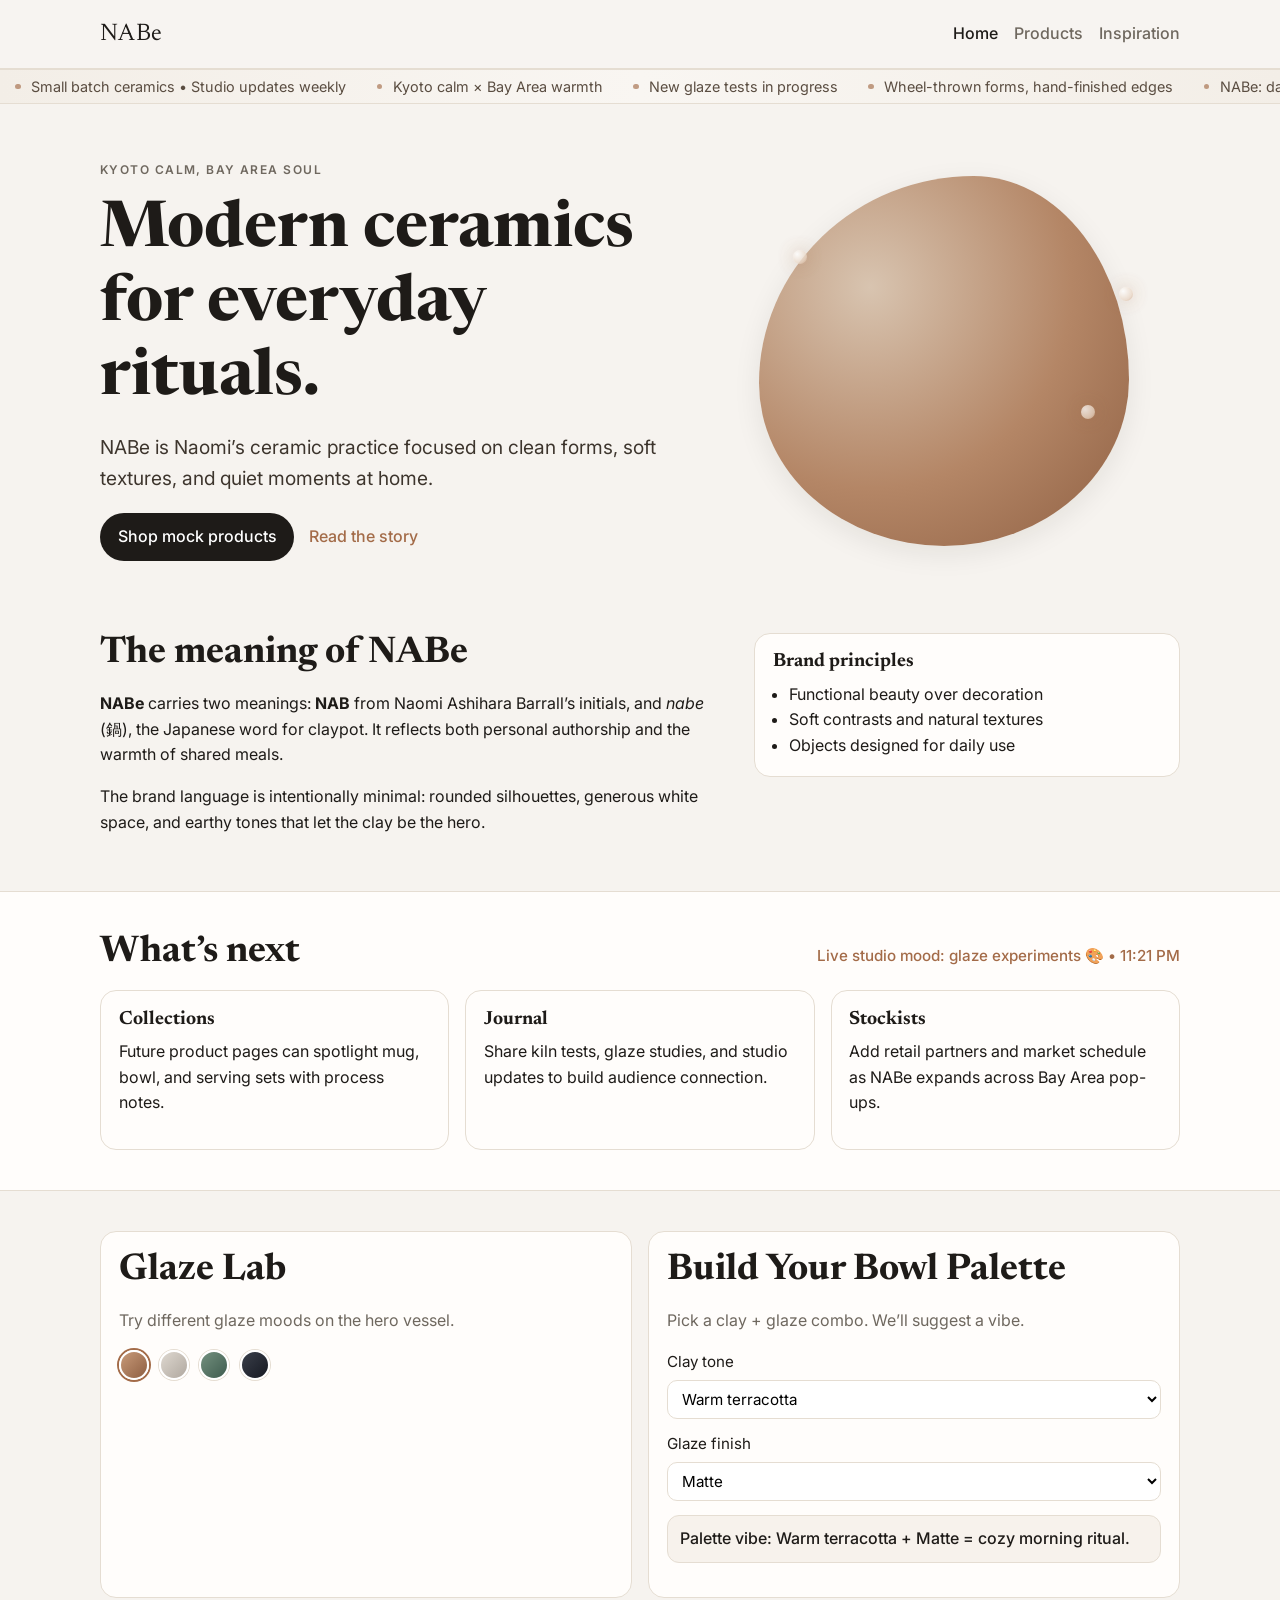
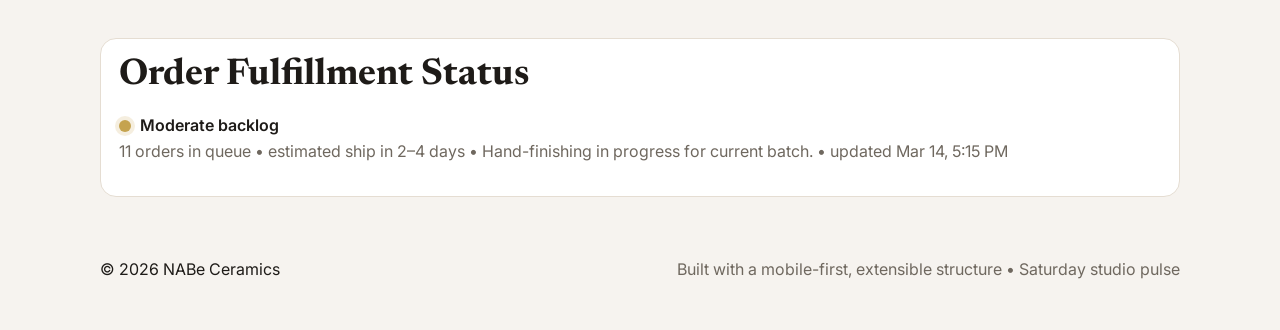
==== index.html @ 7c9ab11e "Add polished mock products page and navigation links" ====
<!doctype html>
<html lang="en">
  <head>
    <meta charset="UTF-8" />
    <meta name="viewport" content="width=device-width, initial-scale=1.0" />
    <title>NABe Ceramics — Kyoto-inspired modern ceramics</title>
    <meta
      name="description"
      content="NABe Ceramics creates calm, tactile tableware inspired by Japanese minimalism and Bay Area warmth."
    />
    <link rel="preconnect" href="https://fonts.googleapis.com" />
    <link rel="preconnect" href="https://fonts.gstatic.com" crossorigin />
    <link
      href="https://fonts.googleapis.com/css2?family=Inter:wght@300;400;500;600&family=Newsreader:opsz,wght@6..72,300;6..72,400;6..72,500&display=swap"
      rel="stylesheet"
    />
    <link rel="stylesheet" href="./styles.css" />
  </head>
  <body>
    <header class="site-header">
      <div class="container nav-wrap">
        <a href="./index.html" class="logo">NABe</a>
        <nav>
          <ul class="nav-links">
            <li><a href="./index.html" aria-current="page">Home</a></li>
            <li><a href="./products.html">Products</a></li>
            <li><a href="./inspiration.html">Inspiration</a></li>
          </ul>
        </nav>
      </div>
    </header>

    <main>
      <section class="motion-banner" aria-label="Studio updates">
        <div class="banner-track" id="bannerTrack"></div>
      </section>

      <section class="hero">
        <div class="container hero-grid">
          <div>
            <p class="eyebrow">Kyoto calm, Bay Area soul</p>
            <h1>Modern ceramics for everyday rituals.</h1>
            <p class="lead">
              NABe is Naomi’s ceramic practice focused on clean forms, soft textures, and quiet moments at home.
            </p>
            <div class="hero-cta">
              <a class="btn" href="./products.html">Shop mock products</a>
              <a class="link" href="#story">Read the story</a>
            </div>
          </div>
          <div class="hero-vessel" aria-hidden="true">
            <div class="vessel-shape" id="vesselShape"></div>
            <div class="orbital-spark spark-1"></div>
            <div class="orbital-spark spark-2"></div>
            <div class="orbital-spark spark-3"></div>
          </div>
        </div>
      </section>

      <section class="section" id="story">
        <div class="container split">
          <div>
            <h2>The meaning of NABe</h2>
            <p>
              <strong>NABe</strong> carries two meanings: <strong>NAB</strong> from Naomi Ashihara Barrall’s initials, and <em>nabe</em> (鍋), the Japanese word for claypot.
              It reflects both personal authorship and the warmth of shared meals.
            </p>
            <p>
              The brand language is intentionally minimal: rounded silhouettes, generous white space, and earthy tones that let the clay be the hero.
            </p>
          </div>
          <aside class="card">
            <h3>Brand principles</h3>
            <ul>
              <li>Functional beauty over decoration</li>
              <li>Soft contrasts and natural textures</li>
              <li>Objects designed for daily use</li>
            </ul>
          </aside>
        </div>
      </section>

      <section class="section alt reveal">
        <div class="container">
          <div class="dynamic-head">
            <h2>What’s next</h2>
            <p class="live-note" id="liveNote"></p>
          </div>
          <div class="cards-grid">
            <article class="card reveal">
              <h3>Collections</h3>
              <p>Future product pages can spotlight mug, bowl, and serving sets with process notes.</p>
            </article>
            <article class="card reveal">
              <h3>Journal</h3>
              <p>Share kiln tests, glaze studies, and studio updates to build audience connection.</p>
            </article>
            <article class="card reveal">
              <h3>Stockists</h3>
              <p>Add retail partners and market schedule as NABe expands across Bay Area pop-ups.</p>
            </article>
          </div>
        </div>
      </section>

      <section class="section reveal">
        <div class="container dynamic-grid">
          <article class="card glaze-lab">
            <h2>Glaze Lab</h2>
            <p class="muted">Try different glaze moods on the hero vessel.</p>
            <div class="swatches" id="swatches">
              <button class="swatch active" data-glaze="earth" aria-label="Earth glaze"></button>
              <button class="swatch" data-glaze="mist" aria-label="Mist glaze"></button>
              <button class="swatch" data-glaze="forest" aria-label="Forest glaze"></button>
              <button class="swatch" data-glaze="night" aria-label="Night glaze"></button>
            </div>
          </article>

          <article class="card palette-builder">
            <h2>Build Your Bowl Palette</h2>
            <p class="muted">Pick a clay + glaze combo. We’ll suggest a vibe.</p>
            <div class="palette-controls">
              <label>
                Clay tone
                <select id="clayTone">
                  <option value="warm">Warm terracotta</option>
                  <option value="neutral">Neutral stone</option>
                  <option value="dark">Dark iron</option>
                </select>
              </label>
              <label>
                Glaze finish
                <select id="glazeFinish">
                  <option value="matte">Matte</option>
                  <option value="satin">Satin</option>
                  <option value="gloss">Gloss</option>
                </select>
              </label>
            </div>
            <p class="palette-output" id="paletteOutput">Palette vibe: Warm + matte = cozy morning ritual.</p>
          </article>
        </div>
      </section>

      <section class="section order-status-section reveal" aria-live="polite">
        <div class="container">
          <article class="order-status-card">
            <h2>Order Fulfillment Status</h2>
            <div class="status-row">
              <span class="status-dot" id="statusDot"></span>
              <p class="status-text" id="statusText">Checking queue…</p>
            </div>
            <p class="muted" id="statusDetail"></p>
          </article>
        </div>
      </section>
    </main>

    <footer class="site-footer">
      <div class="container footer-wrap">
        <p>© <span id="year"></span> NABe Ceramics</p>
        <p class="muted" id="footerMood">Built with a mobile-first, extensible structure.</p>
      </div>
    </footer>

    <script src="./app.js"></script>
  </body>
</html>
---- styles.css ----
:root {
  --bg: #f6f3ef;
  --paper: #fffdfb;
  --ink: #1e1b18;
  --muted: #6f685f;
  --line: #e5ddd2;
  --accent: #a36b48;
  --radius: 16px;
  --shadow: 0 8px 28px rgba(28, 23, 18, 0.08);
}

* { box-sizing: border-box; }

body {
  margin: 0;
  font-family: Inter, system-ui, -apple-system, sans-serif;
  color: var(--ink);
  background: var(--bg);
  line-height: 1.6;
}

h1, h2, h3 {
  font-family: Newsreader, Georgia, serif;
  line-height: 1.15;
  margin-top: 0;
}

h1 { font-size: clamp(2rem, 6vw, 4rem); margin-bottom: 1rem; }
h2 { font-size: clamp(1.6rem, 4vw, 2.3rem); margin-bottom: 1rem; }
h3 { font-size: 1.2rem; margin-bottom: 0.5rem; }

p { margin: 0 0 1rem; }
a { color: inherit; }

.container { width: min(1080px, calc(100% - 2rem)); margin-inline: auto; }

.site-header {
  position: sticky;
  top: 0;
  z-index: 10;
  background: color-mix(in srgb, var(--bg) 90%, white 10%);
  backdrop-filter: blur(6px);
  border-bottom: 1px solid var(--line);
}

.nav-wrap {
  display: flex;
  align-items: center;
  justify-content: space-between;
  min-height: 68px;
}

.logo {
  font-family: Newsreader, serif;
  text-decoration: none;
  font-size: 1.5rem;
  letter-spacing: 0.02em;
}

.nav-links {
  display: flex;
  list-style: none;
  gap: 1rem;
  padding: 0;
  margin: 0;
}

.nav-links a {
  text-decoration: none;
  color: var(--muted);
  font-weight: 500;
}

.nav-links a[aria-current="page"] { color: var(--ink); }

.motion-banner {
  overflow: hidden;
  border-top: 1px solid var(--line);
  border-bottom: 1px solid var(--line);
  background: linear-gradient(90deg, #f3eee7 0%, #f9f6f2 50%, #f3eee7 100%);
}

.banner-track {
  display: flex;
  width: max-content;
  will-change: transform;
  animation: marquee 26s linear infinite;
}

.banner-item {
  display: flex;
  align-items: center;
  gap: 0.65rem;
  margin: 0;
  padding: 0.5rem 0.95rem;
  line-height: 1.2;
  color: #5a4d41;
  font-size: 0.9rem;
  white-space: nowrap;
}

.banner-dot {
  width: 0.35rem;
  height: 0.35rem;
  border-radius: 50%;
  background: var(--accent);
  display: inline-block;
  opacity: 0.65;
}

@keyframes marquee {
  from { transform: translateX(0); }
  to { transform: translateX(-50%); }
}

.hero { padding: 3.5rem 0 2rem; }
.hero-grid {
  display: grid;
  gap: 2rem;
  align-items: center;
}

.eyebrow {
  text-transform: uppercase;
  letter-spacing: 0.12em;
  font-size: 0.75rem;
  font-weight: 600;
  color: var(--muted);
}

.lead {
  font-size: clamp(1.06rem, 2.3vw, 1.2rem);
  color: #3d352d;
  max-width: 58ch;
}

.hero-cta { display: flex; flex-wrap: wrap; gap: 0.9rem; margin-top: 1.2rem; }

.btn {
  display: inline-block;
  text-decoration: none;
  background: var(--ink);
  color: white;
  border-radius: 999px;
  padding: 0.7rem 1.1rem;
  font-weight: 500;
}

.link { color: var(--accent); text-decoration: none; font-weight: 500; align-self: center; }

.hero-vessel {
  min-height: 240px;
  display: grid;
  place-items: center;
  position: relative;
  isolation: isolate;
}

.vessel-shape {
  width: min(78vw, 370px);
  aspect-ratio: 1 / 1;
  border-radius: 58% 42% 50% 50% / 56% 55% 45% 44%;
  background: radial-gradient(circle at 30% 30%, #d8c4b0, #b48666 55%, #8e5f42 100%);
  box-shadow: var(--shadow);
  transition: transform 220ms ease-out;
}

.orbital-spark {
  position: absolute;
  width: 14px;
  height: 14px;
  border-radius: 50%;
  background: radial-gradient(circle at 30% 30%, #fff, #e9d6c5 65%, #c59a7a);
  box-shadow: 0 0 18px rgba(163, 107, 72, 0.45);
  opacity: 0.75;
}

.spark-1 { top: 20%; left: 18%; animation: orbitA 7s ease-in-out infinite; }
.spark-2 { top: 62%; right: 18%; animation: orbitB 9s ease-in-out infinite; }
.spark-3 { top: 30%; right: 10%; animation: orbitC 8s ease-in-out infinite; }

@keyframes orbitA {
  0%, 100% { transform: translate(0, 0) scale(1); }
  50% { transform: translate(14px, -10px) scale(1.18); }
}
@keyframes orbitB {
  0%, 100% { transform: translate(0, 0) scale(1); }
  50% { transform: translate(-16px, 12px) scale(0.9); }
}
@keyframes orbitC {
  0%, 100% { transform: translate(0, 0) scale(1); }
  50% { transform: translate(-6px, -14px) scale(1.12); }
}

.section { padding: 2.5rem 0; }
.section.alt { background: var(--paper); border-top: 1px solid var(--line); border-bottom: 1px solid var(--line); }

.dynamic-head {
  display: flex;
  justify-content: space-between;
  align-items: baseline;
  gap: 1rem;
  flex-wrap: wrap;
}

.live-note {
  margin: 0 0 0.5rem;
  color: var(--accent);
  font-weight: 500;
  font-size: 0.95rem;
}

.split { display: grid; gap: 1rem; }

.card {
  background: var(--paper);
  border: 1px solid var(--line);
  border-radius: var(--radius);
  padding: 1.1rem;
}

.card ul { margin: 0.5rem 0 0; padding-left: 1rem; }
.cards-grid { display: grid; gap: 1rem; }
.list-grid .card h3 a { text-decoration: none; }
.list-grid .card p { margin: 0; color: #4d463f; }

.products-grid {
  display: grid;
  gap: 1rem;
  margin-top: 1.2rem;
}

.product-card {
  background: var(--paper);
  border: 1px solid var(--line);
  border-radius: 16px;
  overflow: hidden;
  box-shadow: 0 6px 18px rgba(28, 23, 18, 0.05);
}

.product-visual {
  height: 170px;
  border-bottom: 1px solid var(--line);
}

.glaze-earth { background: radial-gradient(circle at 28% 32%, #dec8b8, #b78868 56%, #8e5f42 100%); }
.glaze-mist { background: radial-gradient(circle at 28% 32%, #f0ece8, #c9c0b7 56%, #9f958b 100%); }
.glaze-forest { background: radial-gradient(circle at 28% 32%, #c3d3c8, #73907e 56%, #3f5c4f 100%); }
.glaze-night { background: radial-gradient(circle at 28% 32%, #9ca2b2, #505869 56%, #171b24 100%); }

.product-meta {
  padding: 0.95rem 1rem 1rem;
}

.product-meta h2 {
  font-size: 1.35rem;
  margin-bottom: 0.5rem;
}

.product-copy {
  margin: 0;
  color: #4e463e;
}

.product-row {
  margin-top: 0.9rem;
  display: flex;
  justify-content: space-between;
  align-items: center;
  gap: 0.6rem;
}

.product-price {
  font-weight: 700;
  letter-spacing: 0.01em;
}

.product-tag {
  border: 1px solid var(--line);
  background: #f8f3ed;
  border-radius: 999px;
  font-size: 0.78rem;
  padding: 0.22rem 0.55rem;
  color: #5d5248;
}

.dynamic-grid {
  display: grid;
  gap: 1rem;
}

.swatches {
  display: flex;
  gap: 0.65rem;
  margin-top: 0.75rem;
}

.swatch {
  width: 30px;
  height: 30px;
  border-radius: 50%;
  border: 2px solid #fff;
  box-shadow: 0 0 0 1px var(--line);
  cursor: pointer;
}

.swatch.active {
  box-shadow: 0 0 0 2px var(--accent);
}

.swatch[data-glaze='earth'] { background: linear-gradient(135deg, #c89a79, #8e5f42); }
.swatch[data-glaze='mist'] { background: linear-gradient(135deg, #ded8d0, #b0a89f); }
.swatch[data-glaze='forest'] { background: linear-gradient(135deg, #73907e, #3f5c4f); }
.swatch[data-glaze='night'] { background: linear-gradient(135deg, #3a3f4a, #161922); }

.palette-controls {
  display: grid;
  gap: 0.8rem;
}

.palette-controls label {
  display: grid;
  gap: 0.35rem;
  font-size: 0.95rem;
}

.palette-controls select {
  padding: 0.5rem 0.65rem;
  border: 1px solid var(--line);
  border-radius: 10px;
  background: #fff;
  font: inherit;
}

.palette-output {
  margin-top: 0.9rem;
  padding: 0.65rem 0.8rem;
  border-radius: 12px;
  background: #f7f2ec;
  border: 1px solid var(--line);
  font-weight: 500;
}

.order-status-section {
  padding-top: 0;
}

.order-status-card {
  background: #fff;
  border: 1px solid var(--line);
  border-radius: 16px;
  padding: 1rem 1.1rem;
}

.status-row {
  display: flex;
  align-items: center;
  gap: 0.6rem;
}

.status-dot {
  width: 12px;
  height: 12px;
  border-radius: 50%;
  background: #6aa67d;
  box-shadow: 0 0 0 4px rgba(106, 166, 125, 0.18);
}

.status-dot.yellow {
  background: #c5a34f;
  box-shadow: 0 0 0 4px rgba(197, 163, 79, 0.18);
}

.status-dot.red {
  background: #be5b54;
  box-shadow: 0 0 0 4px rgba(190, 91, 84, 0.18);
}

.status-text {
  margin: 0;
  font-weight: 600;
}

.reveal {
  opacity: 0;
  transform: translateY(16px);
  transition: opacity 500ms ease, transform 500ms ease;
}

.reveal.in-view {
  opacity: 1;
  transform: translateY(0);
}

.site-footer { padding: 1.2rem 0 2rem; }
.footer-wrap { display: flex; justify-content: space-between; gap: 1rem; flex-wrap: wrap; }
.muted { color: var(--muted); }

@media (prefers-reduced-motion: reduce) {
  .banner-track,
  .orbital-spark { animation: none !important; }

  .reveal,
  .reveal.in-view {
    opacity: 1;
    transform: none;
    transition: none;
  }
}

@media (min-width: 760px) {
  .hero-grid { grid-template-columns: 1.1fr 0.9fr; }
  .split { grid-template-columns: 1.2fr 0.8fr; align-items: start; }
  .cards-grid { grid-template-columns: repeat(3, minmax(0, 1fr)); }
  .dynamic-grid { grid-template-columns: repeat(2, minmax(0, 1fr)); }
  .list-grid { grid-template-columns: repeat(2, minmax(0, 1fr)); }
  .products-grid { grid-template-columns: repeat(3, minmax(0, 1fr)); }
}
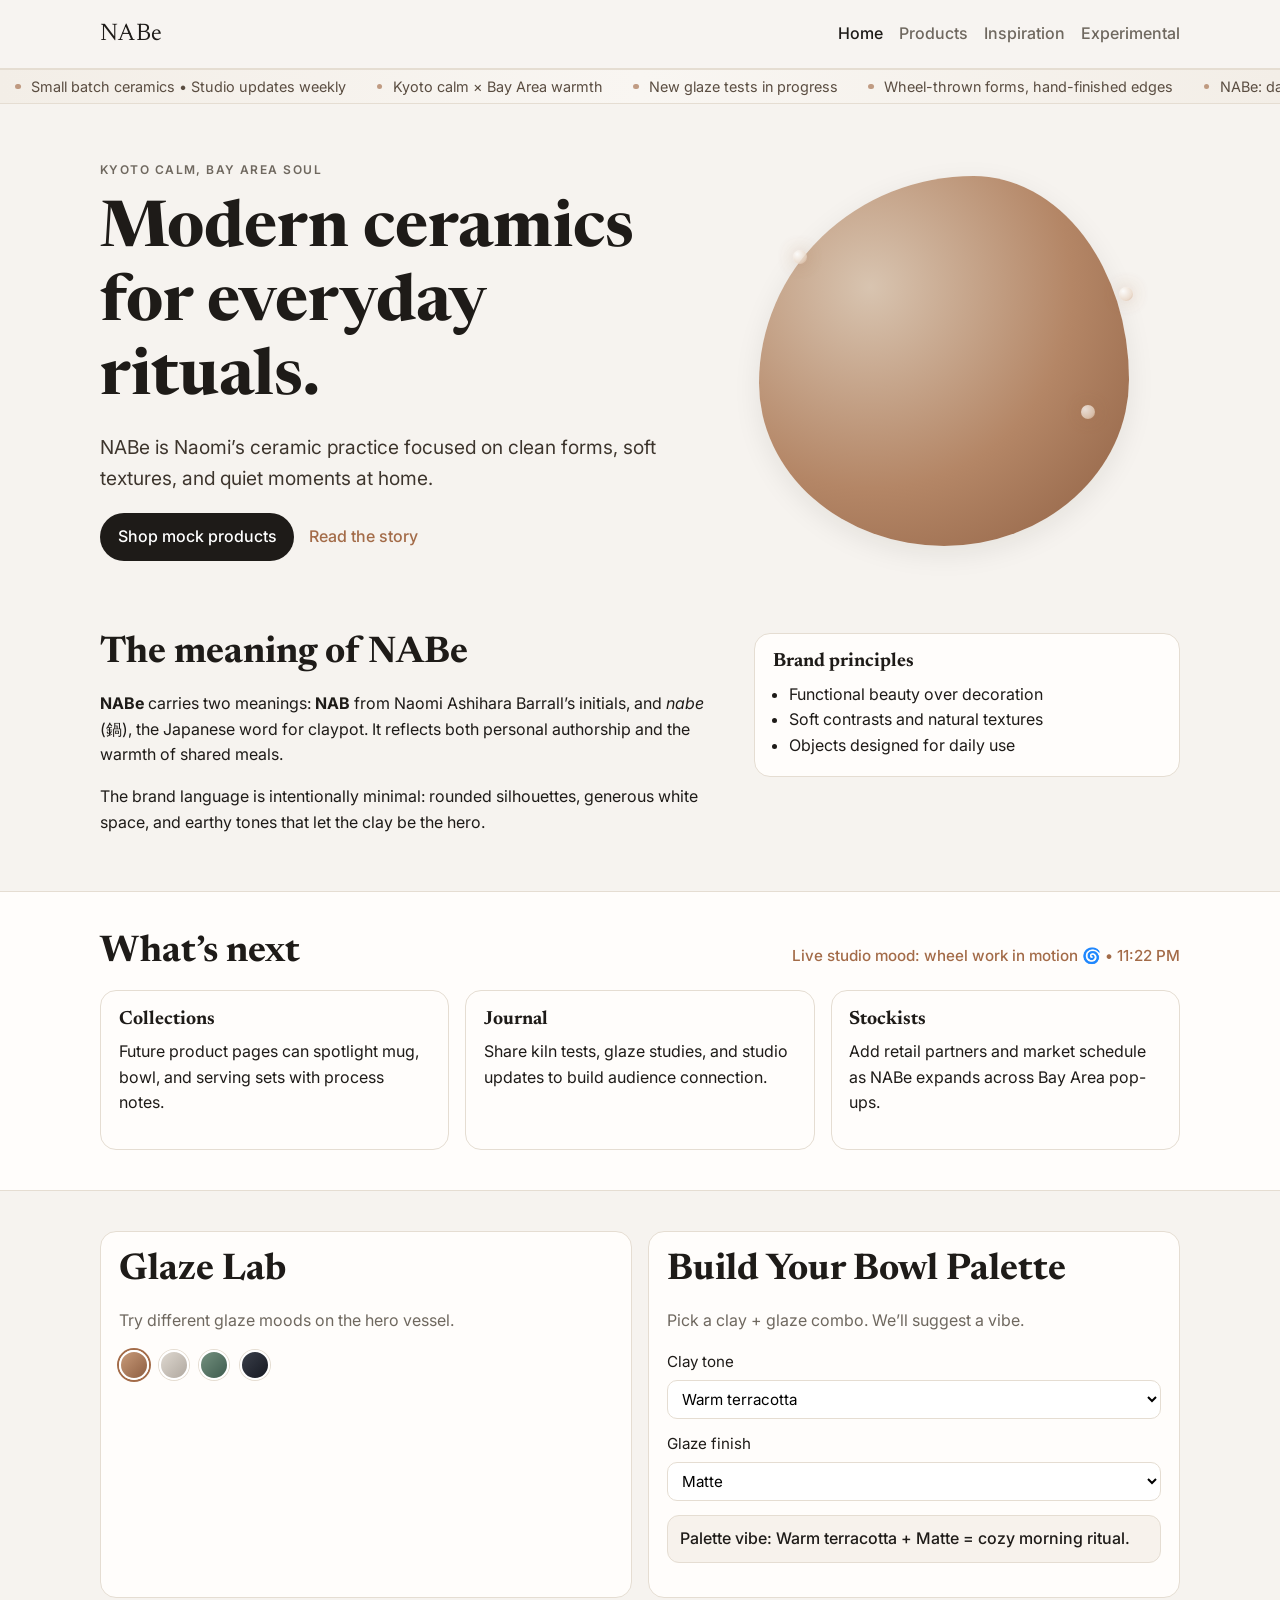
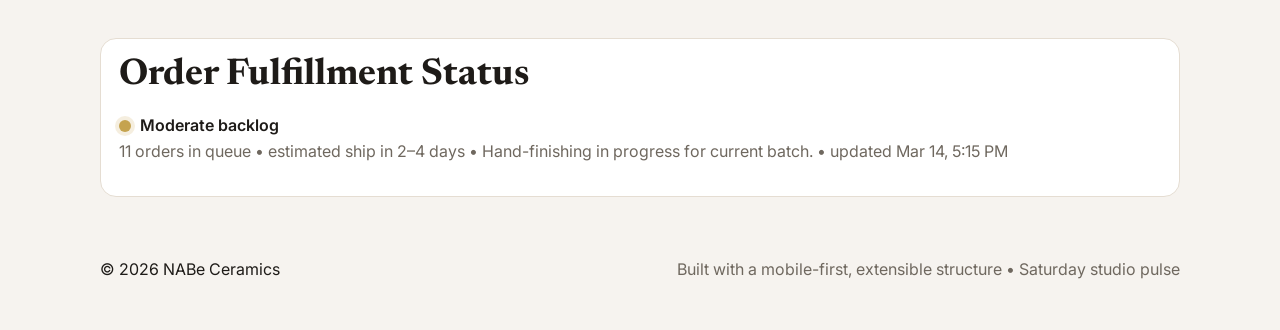
==== commit c1601e34: "Refine product icons and add Japanese-inspired experimental aesthetic page" ====
--- a/index.html
+++ b/index.html
@@ -25,6 +25,7 @@
             <li><a href="./index.html" aria-current="page">Home</a></li>
             <li><a href="./products.html">Products</a></li>
             <li><a href="./inspiration.html">Inspiration</a></li>
+            <li><a href="./experimental.html">Experimental</a></li>
           </ul>
         </nav>
       </div>
--- a/styles.css
+++ b/styles.css
@@ -224,32 +224,110 @@
 .list-grid .card h3 a { text-decoration: none; }
 .list-grid .card p { margin: 0; color: #4d463f; }
 
+.product-toolbar {
+  margin-top: 1rem;
+  display: grid;
+  gap: 0.8rem;
+}
+
+.chip-group {
+  display: flex;
+  flex-wrap: wrap;
+  gap: 0.45rem;
+}
+
+.chip {
+  border: 1px solid var(--line);
+  border-radius: 999px;
+  padding: 0.33rem 0.7rem;
+  background: #fff;
+  color: #5b5046;
+  font: inherit;
+  font-size: 0.86rem;
+  cursor: pointer;
+}
+
+.chip.active {
+  background: #efe3d8;
+  border-color: #d6bca7;
+  color: #3f3328;
+}
+
+.sort-wrap {
+  display: inline-grid;
+  gap: 0.35rem;
+  width: fit-content;
+  font-size: 0.92rem;
+  color: #4f453d;
+}
+
+.sort-wrap select {
+  min-width: 210px;
+  padding: 0.45rem 0.55rem;
+  border: 1px solid var(--line);
+  border-radius: 10px;
+  background: #fff;
+  font: inherit;
+}
+
+.result-count {
+  margin: 0.8rem 0 0;
+  color: #5f554c;
+  font-size: 0.92rem;
+}
+
 .products-grid {
   display: grid;
   gap: 1rem;
-  margin-top: 1.2rem;
+  margin-top: 0.8rem;
+}
+
+.product-card.is-hidden {
+  display: none;
 }
 
 .product-card {
-  background: var(--paper);
-  border: 1px solid var(--line);
-  border-radius: 16px;
-  overflow: hidden;
-  box-shadow: 0 6px 18px rgba(28, 23, 18, 0.05);
-}
-
-.product-visual {
-  height: 170px;
-  border-bottom: 1px solid var(--line);
-}
-
-.glaze-earth { background: radial-gradient(circle at 28% 32%, #dec8b8, #b78868 56%, #8e5f42 100%); }
-.glaze-mist { background: radial-gradient(circle at 28% 32%, #f0ece8, #c9c0b7 56%, #9f958b 100%); }
-.glaze-forest { background: radial-gradient(circle at 28% 32%, #c3d3c8, #73907e 56%, #3f5c4f 100%); }
-.glaze-night { background: radial-gradient(circle at 28% 32%, #9ca2b2, #505869 56%, #171b24 100%); }
+  background: transparent;
+  border: 0;
+  border-radius: 0;
+  overflow: visible;
+  box-shadow: none;
+  transition: transform 180ms ease;
+}
+
+.product-card:hover {
+  transform: translateY(-2px);
+}
+
+.story-link {
+  display: block;
+  text-decoration: none;
+}
+
+.product-photo-wrap {
+  padding: 0;
+}
+
+.product-photo {
+  width: min(100%, 250px);
+  aspect-ratio: 1 / 1;
+  height: auto;
+  object-fit: contain;
+  display: block;
+  margin: 0 auto;
+  filter: drop-shadow(0 18px 18px rgba(39, 31, 24, 0.12));
+}
+
+/* Icon-like object silhouettes (transparent background) */
+.photo-shape-a { transform: rotate(-1.4deg); }
+.photo-shape-b { transform: rotate(1deg); }
+.photo-shape-c { transform: rotate(-0.8deg); }
+.photo-shape-d { transform: rotate(1.2deg); }
+.photo-shape-e { transform: rotate(-1deg); }
+.photo-shape-f { transform: rotate(0.7deg); }
 
 .product-meta {
-  padding: 0.95rem 1rem 1rem;
+  padding: 0.8rem 0.2rem 0.6rem;
 }
 
 .product-meta h2 {
@@ -282,6 +360,42 @@
   font-size: 0.78rem;
   padding: 0.22rem 0.55rem;
   color: #5d5248;
+}
+
+.story-hero {
+  display: grid;
+  gap: 1.2rem;
+  align-items: center;
+}
+
+.story-image {
+  width: min(100%, 360px);
+  aspect-ratio: 1 / 1;
+  max-width: 360px;
+  justify-self: center;
+  height: auto;
+  object-fit: contain;
+  display: block;
+}
+
+.story-copy {
+  max-width: 64ch;
+}
+
+.story-block {
+  margin-top: 1.2rem;
+  background: #fff;
+  border: 1px solid var(--line);
+  border-radius: 16px;
+  padding: 1rem 1.1rem;
+}
+
+.story-kicker {
+  text-transform: uppercase;
+  letter-spacing: 0.09em;
+  font-size: 0.74rem;
+  color: #7f756c;
+  margin-bottom: 0.45rem;
 }
 
 .dynamic-grid {
@@ -392,6 +506,77 @@
   transform: translateY(0);
 }
 
+.exp-canvas {
+  position: relative;
+  overflow: hidden;
+  background: linear-gradient(180deg, #fbfaf8 0%, #f8f6f2 100%);
+}
+
+.exp-layout {
+  position: relative;
+  z-index: 2;
+  min-height: 68vh;
+}
+
+.exp-lead { max-width: 56ch; }
+
+.exp-corner {
+  position: absolute;
+  pointer-events: none;
+  z-index: 1;
+  opacity: 0.8;
+}
+
+.exp-corner-top {
+  top: -90px;
+  right: -80px;
+  width: 420px;
+  height: 420px;
+  border-radius: 0 0 0 65%;
+  background:
+    radial-gradient(circle at 58% 44%, rgba(131, 164, 138, 0.34) 0 24%, transparent 25%),
+    radial-gradient(circle at 70% 54%, rgba(189, 173, 141, 0.22) 0 34%, transparent 35%),
+    repeating-radial-gradient(circle at 76% 64%, rgba(124, 113, 95, 0.11) 0 2px, transparent 2px 13px),
+    linear-gradient(140deg, rgba(246, 242, 235, 0.95), rgba(229, 238, 228, 0.65));
+  filter: blur(0.2px);
+}
+
+.exp-corner-bottom {
+  left: -90px;
+  bottom: -110px;
+  width: 460px;
+  height: 350px;
+  border-radius: 70% 30% 0 0;
+  background:
+    repeating-linear-gradient(12deg, rgba(136, 125, 108, 0.14) 0 1px, transparent 1px 12px),
+    radial-gradient(circle at 35% 45%, rgba(144, 173, 152, 0.23) 0 28%, transparent 29%),
+    linear-gradient(165deg, rgba(243, 239, 233, 0.92), rgba(225, 236, 223, 0.55));
+}
+
+.exp-panel {
+  margin-top: 1.2rem;
+  max-width: 560px;
+  background: rgba(255, 255, 255, 0.74);
+  backdrop-filter: blur(4px);
+  border: 1px solid #e6ddd3;
+  border-radius: 16px;
+  padding: 1rem 1.05rem;
+}
+
+.exp-stones {
+  margin-top: 0.9rem;
+  display: flex;
+  gap: 0.7rem;
+}
+
+.exp-stones span {
+  width: 44px;
+  height: 20px;
+  border-radius: 50% 50% 48% 52%;
+  background: linear-gradient(180deg, #d7d1c7, #b9ada0);
+  opacity: 0.9;
+}
+
 .site-footer { padding: 1.2rem 0 2rem; }
 .footer-wrap { display: flex; justify-content: space-between; gap: 1rem; flex-wrap: wrap; }
 .muted { color: var(--muted); }
@@ -414,5 +599,10 @@
   .cards-grid { grid-template-columns: repeat(3, minmax(0, 1fr)); }
   .dynamic-grid { grid-template-columns: repeat(2, minmax(0, 1fr)); }
   .list-grid { grid-template-columns: repeat(2, minmax(0, 1fr)); }
+  .product-toolbar {
+    grid-template-columns: 1fr auto;
+    align-items: end;
+  }
   .products-grid { grid-template-columns: repeat(3, minmax(0, 1fr)); }
-}
+  .story-hero { grid-template-columns: 1fr 1fr; }
+}
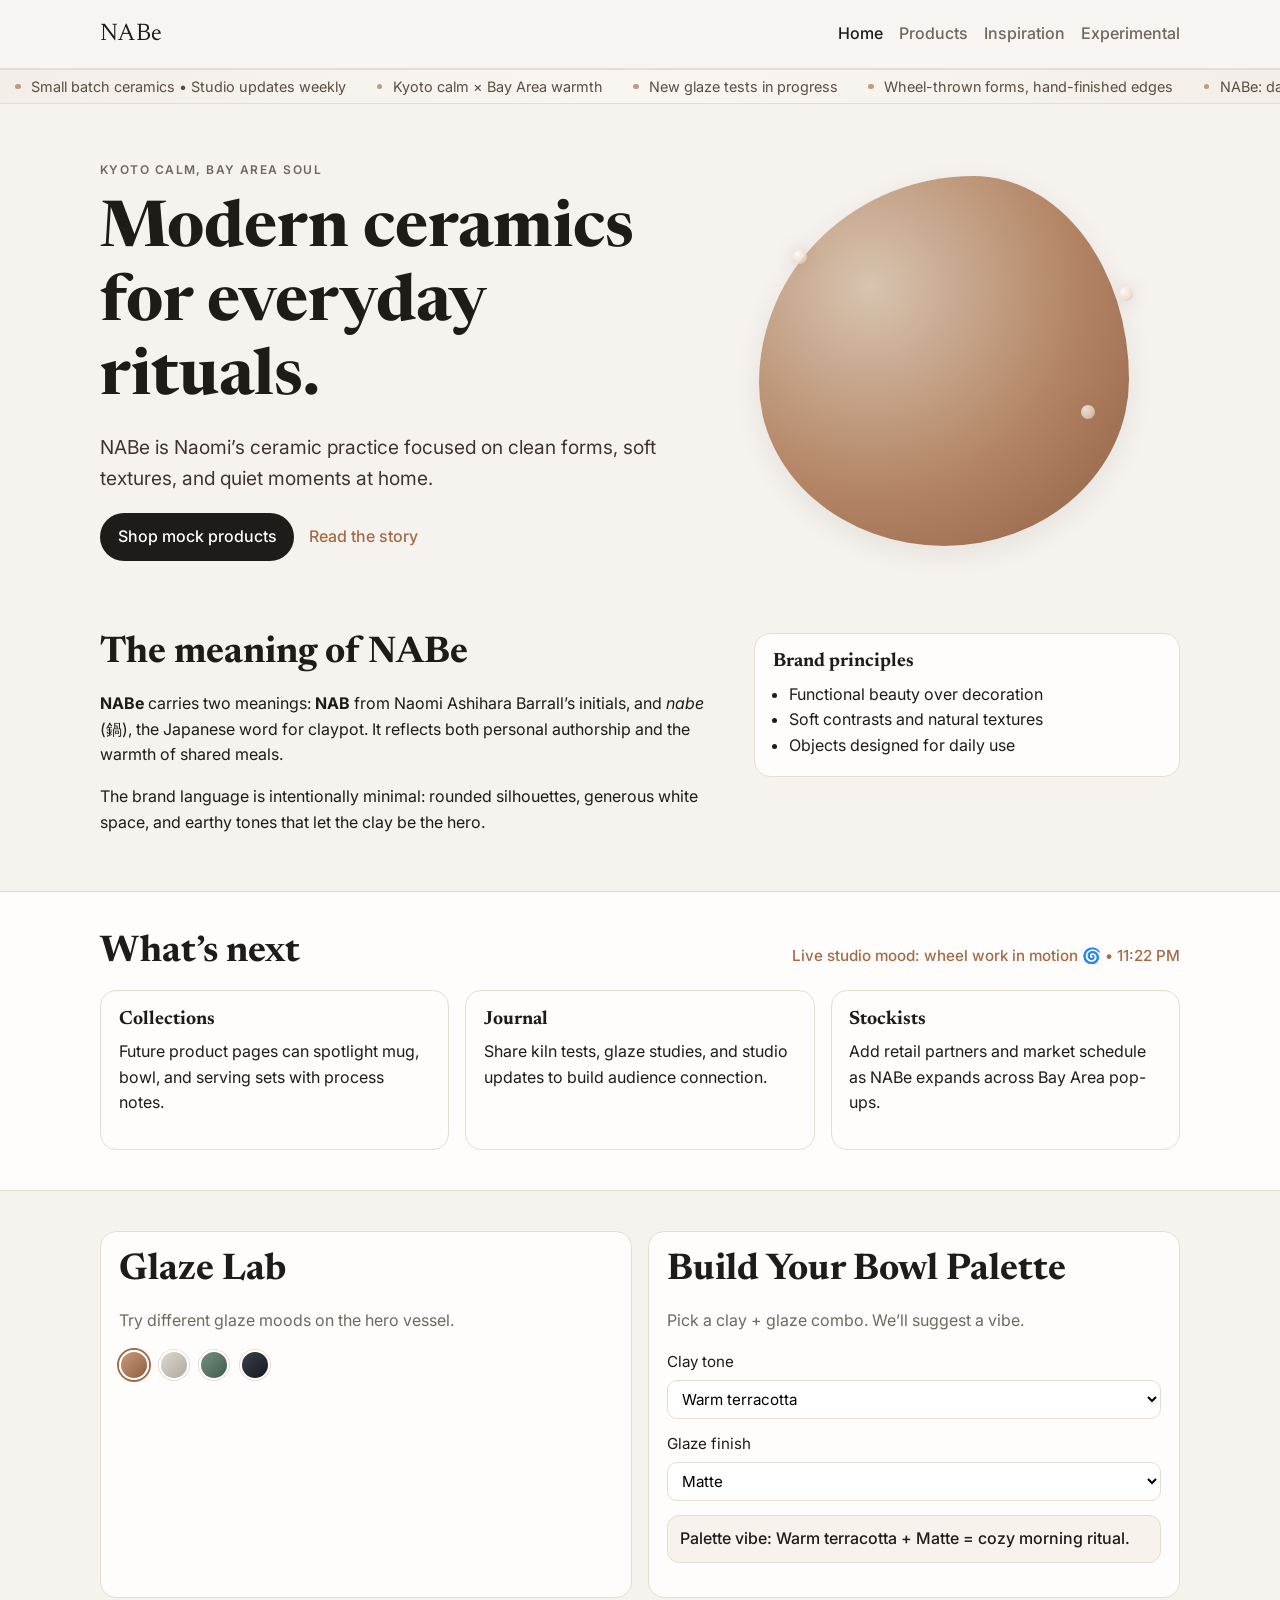
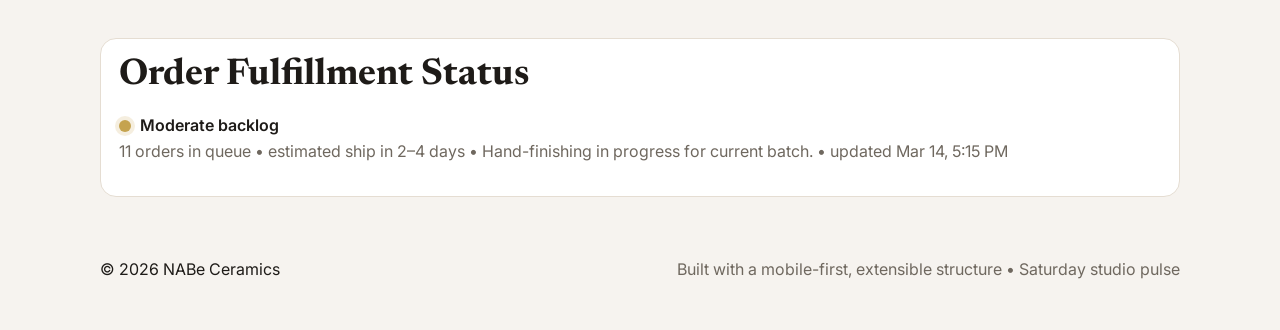
==== commit ffe2f716: "Minor" ====
--- a/index.html
+++ b/index.html
@@ -160,7 +160,7 @@
     <footer class="site-footer">
       <div class="container footer-wrap">
         <p>© <span id="year"></span> NABe Ceramics</p>
-        <p class="muted" id="footerMood">Built with a mobile-first, extensible structure.</p>
+        <p class="muted" id="footerMood">Built with a mobile-first, extensible structure · Updated 2026</p>
       </div>
     </footer>
 
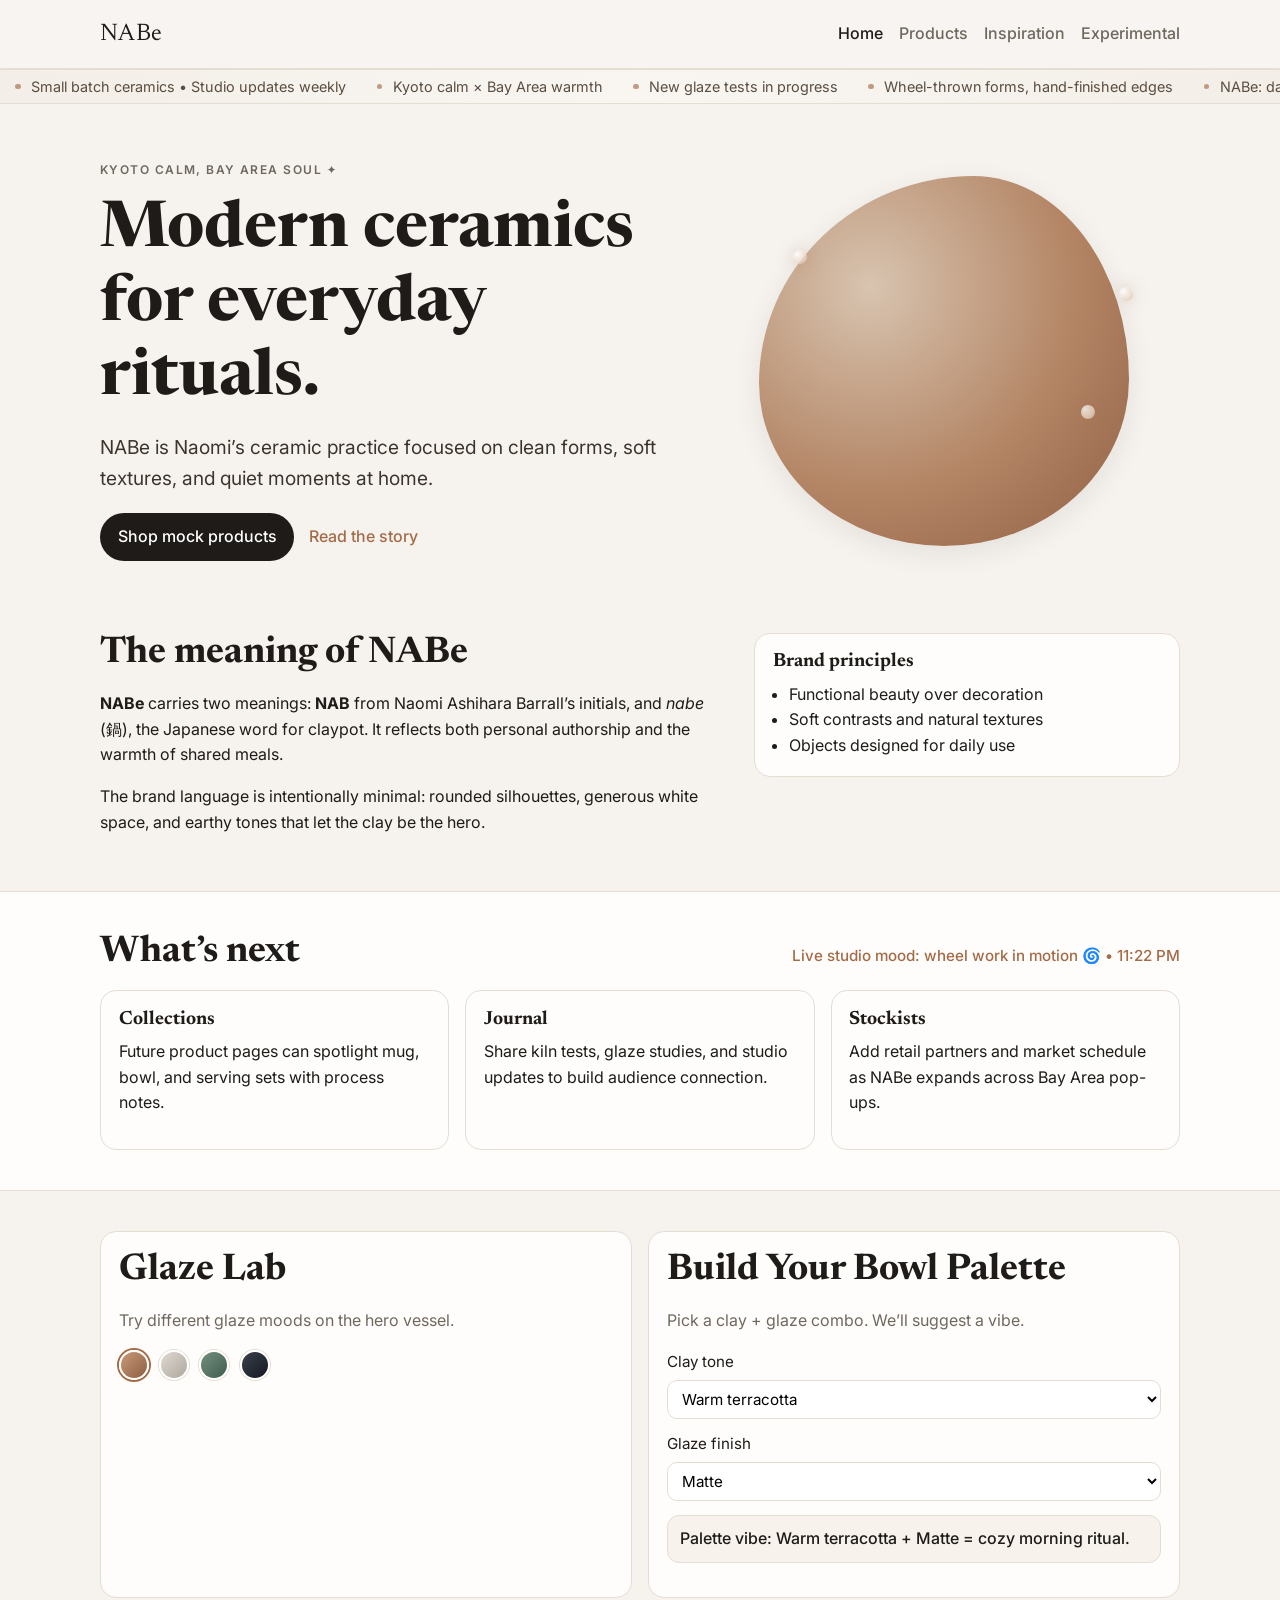
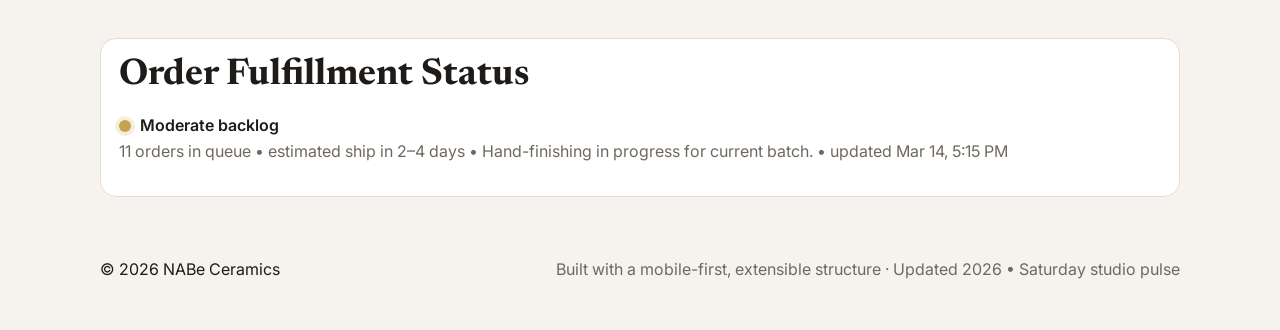
==== commit 14b07e20: "Test deploy: add ✦ to hero eyebrow" ====
--- a/index.html
+++ b/index.html
@@ -1,169 +1,169 @@
-<!doctype html>
-<html lang="en">
-  <head>
-    <meta charset="UTF-8" />
-    <meta name="viewport" content="width=device-width, initial-scale=1.0" />
-    <title>NABe Ceramics — Kyoto-inspired modern ceramics</title>
-    <meta
-      name="description"
-      content="NABe Ceramics creates calm, tactile tableware inspired by Japanese minimalism and Bay Area warmth."
-    />
-    <link rel="preconnect" href="https://fonts.googleapis.com" />
-    <link rel="preconnect" href="https://fonts.gstatic.com" crossorigin />
-    <link
-      href="https://fonts.googleapis.com/css2?family=Inter:wght@300;400;500;600&family=Newsreader:opsz,wght@6..72,300;6..72,400;6..72,500&display=swap"
-      rel="stylesheet"
-    />
-    <link rel="stylesheet" href="./styles.css" />
-  </head>
-  <body>
-    <header class="site-header">
-      <div class="container nav-wrap">
-        <a href="./index.html" class="logo">NABe</a>
-        <nav>
-          <ul class="nav-links">
-            <li><a href="./index.html" aria-current="page">Home</a></li>
-            <li><a href="./products.html">Products</a></li>
-            <li><a href="./inspiration.html">Inspiration</a></li>
-            <li><a href="./experimental.html">Experimental</a></li>
-          </ul>
-        </nav>
-      </div>
-    </header>
-
-    <main>
-      <section class="motion-banner" aria-label="Studio updates">
-        <div class="banner-track" id="bannerTrack"></div>
-      </section>
-
-      <section class="hero">
-        <div class="container hero-grid">
-          <div>
-            <p class="eyebrow">Kyoto calm, Bay Area soul</p>
-            <h1>Modern ceramics for everyday rituals.</h1>
-            <p class="lead">
-              NABe is Naomi’s ceramic practice focused on clean forms, soft textures, and quiet moments at home.
-            </p>
-            <div class="hero-cta">
-              <a class="btn" href="./products.html">Shop mock products</a>
-              <a class="link" href="#story">Read the story</a>
-            </div>
-          </div>
-          <div class="hero-vessel" aria-hidden="true">
-            <div class="vessel-shape" id="vesselShape"></div>
-            <div class="orbital-spark spark-1"></div>
-            <div class="orbital-spark spark-2"></div>
-            <div class="orbital-spark spark-3"></div>
-          </div>
-        </div>
-      </section>
-
-      <section class="section" id="story">
-        <div class="container split">
-          <div>
-            <h2>The meaning of NABe</h2>
-            <p>
-              <strong>NABe</strong> carries two meanings: <strong>NAB</strong> from Naomi Ashihara Barrall’s initials, and <em>nabe</em> (鍋), the Japanese word for claypot.
-              It reflects both personal authorship and the warmth of shared meals.
-            </p>
-            <p>
-              The brand language is intentionally minimal: rounded silhouettes, generous white space, and earthy tones that let the clay be the hero.
-            </p>
-          </div>
-          <aside class="card">
-            <h3>Brand principles</h3>
-            <ul>
-              <li>Functional beauty over decoration</li>
-              <li>Soft contrasts and natural textures</li>
-              <li>Objects designed for daily use</li>
-            </ul>
-          </aside>
-        </div>
-      </section>
-
-      <section class="section alt reveal">
-        <div class="container">
-          <div class="dynamic-head">
-            <h2>What’s next</h2>
-            <p class="live-note" id="liveNote"></p>
-          </div>
-          <div class="cards-grid">
-            <article class="card reveal">
-              <h3>Collections</h3>
-              <p>Future product pages can spotlight mug, bowl, and serving sets with process notes.</p>
-            </article>
-            <article class="card reveal">
-              <h3>Journal</h3>
-              <p>Share kiln tests, glaze studies, and studio updates to build audience connection.</p>
-            </article>
-            <article class="card reveal">
-              <h3>Stockists</h3>
-              <p>Add retail partners and market schedule as NABe expands across Bay Area pop-ups.</p>
-            </article>
-          </div>
-        </div>
-      </section>
-
-      <section class="section reveal">
-        <div class="container dynamic-grid">
-          <article class="card glaze-lab">
-            <h2>Glaze Lab</h2>
-            <p class="muted">Try different glaze moods on the hero vessel.</p>
-            <div class="swatches" id="swatches">
-              <button class="swatch active" data-glaze="earth" aria-label="Earth glaze"></button>
-              <button class="swatch" data-glaze="mist" aria-label="Mist glaze"></button>
-              <button class="swatch" data-glaze="forest" aria-label="Forest glaze"></button>
-              <button class="swatch" data-glaze="night" aria-label="Night glaze"></button>
-            </div>
-          </article>
-
-          <article class="card palette-builder">
-            <h2>Build Your Bowl Palette</h2>
-            <p class="muted">Pick a clay + glaze combo. We’ll suggest a vibe.</p>
-            <div class="palette-controls">
-              <label>
-                Clay tone
-                <select id="clayTone">
-                  <option value="warm">Warm terracotta</option>
-                  <option value="neutral">Neutral stone</option>
-                  <option value="dark">Dark iron</option>
-                </select>
-              </label>
-              <label>
-                Glaze finish
-                <select id="glazeFinish">
-                  <option value="matte">Matte</option>
-                  <option value="satin">Satin</option>
-                  <option value="gloss">Gloss</option>
-                </select>
-              </label>
-            </div>
-            <p class="palette-output" id="paletteOutput">Palette vibe: Warm + matte = cozy morning ritual.</p>
-          </article>
-        </div>
-      </section>
-
-      <section class="section order-status-section reveal" aria-live="polite">
-        <div class="container">
-          <article class="order-status-card">
-            <h2>Order Fulfillment Status</h2>
-            <div class="status-row">
-              <span class="status-dot" id="statusDot"></span>
-              <p class="status-text" id="statusText">Checking queue…</p>
-            </div>
-            <p class="muted" id="statusDetail"></p>
-          </article>
-        </div>
-      </section>
-    </main>
-
-    <footer class="site-footer">
-      <div class="container footer-wrap">
-        <p>© <span id="year"></span> NABe Ceramics</p>
-        <p class="muted" id="footerMood">Built with a mobile-first, extensible structure · Updated 2026</p>
-      </div>
-    </footer>
-
-    <script src="./app.js"></script>
-  </body>
-</html>
+<!doctype html>
+<html lang="en">
+  <head>
+    <meta charset="UTF-8" />
+    <meta name="viewport" content="width=device-width, initial-scale=1.0" />
+    <title>NABe Ceramics — Kyoto-inspired modern ceramics</title>
+    <meta
+      name="description"
+      content="NABe Ceramics creates calm, tactile tableware inspired by Japanese minimalism and Bay Area warmth."
+    />
+    <link rel="preconnect" href="https://fonts.googleapis.com" />
+    <link rel="preconnect" href="https://fonts.gstatic.com" crossorigin />
+    <link
+      href="https://fonts.googleapis.com/css2?family=Inter:wght@300;400;500;600&family=Newsreader:opsz,wght@6..72,300;6..72,400;6..72,500&display=swap"
+      rel="stylesheet"
+    />
+    <link rel="stylesheet" href="./styles.css" />
+  </head>
+  <body>
+    <header class="site-header">
+      <div class="container nav-wrap">
+        <a href="./index.html" class="logo">NABe</a>
+        <nav>
+          <ul class="nav-links">
+            <li><a href="./index.html" aria-current="page">Home</a></li>
+            <li><a href="./products.html">Products</a></li>
+            <li><a href="./inspiration.html">Inspiration</a></li>
+            <li><a href="./experimental.html">Experimental</a></li>
+          </ul>
+        </nav>
+      </div>
+    </header>
+
+    <main>
+      <section class="motion-banner" aria-label="Studio updates">
+        <div class="banner-track" id="bannerTrack"></div>
+      </section>
+
+      <section class="hero">
+        <div class="container hero-grid">
+          <div>
+            <p class="eyebrow">Kyoto calm, Bay Area soul ✦</p>
+            <h1>Modern ceramics for everyday rituals.</h1>
+            <p class="lead">
+              NABe is Naomi’s ceramic practice focused on clean forms, soft textures, and quiet moments at home.
+            </p>
+            <div class="hero-cta">
+              <a class="btn" href="./products.html">Shop mock products</a>
+              <a class="link" href="#story">Read the story</a>
+            </div>
+          </div>
+          <div class="hero-vessel" aria-hidden="true">
+            <div class="vessel-shape" id="vesselShape"></div>
+            <div class="orbital-spark spark-1"></div>
+            <div class="orbital-spark spark-2"></div>
+            <div class="orbital-spark spark-3"></div>
+          </div>
+        </div>
+      </section>
+
+      <section class="section" id="story">
+        <div class="container split">
+          <div>
+            <h2>The meaning of NABe</h2>
+            <p>
+              <strong>NABe</strong> carries two meanings: <strong>NAB</strong> from Naomi Ashihara Barrall’s initials, and <em>nabe</em> (鍋), the Japanese word for claypot.
+              It reflects both personal authorship and the warmth of shared meals.
+            </p>
+            <p>
+              The brand language is intentionally minimal: rounded silhouettes, generous white space, and earthy tones that let the clay be the hero.
+            </p>
+          </div>
+          <aside class="card">
+            <h3>Brand principles</h3>
+            <ul>
+              <li>Functional beauty over decoration</li>
+              <li>Soft contrasts and natural textures</li>
+              <li>Objects designed for daily use</li>
+            </ul>
+          </aside>
+        </div>
+      </section>
+
+      <section class="section alt reveal">
+        <div class="container">
+          <div class="dynamic-head">
+            <h2>What’s next</h2>
+            <p class="live-note" id="liveNote"></p>
+          </div>
+          <div class="cards-grid">
+            <article class="card reveal">
+              <h3>Collections</h3>
+              <p>Future product pages can spotlight mug, bowl, and serving sets with process notes.</p>
+            </article>
+            <article class="card reveal">
+              <h3>Journal</h3>
+              <p>Share kiln tests, glaze studies, and studio updates to build audience connection.</p>
+            </article>
+            <article class="card reveal">
+              <h3>Stockists</h3>
+              <p>Add retail partners and market schedule as NABe expands across Bay Area pop-ups.</p>
+            </article>
+          </div>
+        </div>
+      </section>
+
+      <section class="section reveal">
+        <div class="container dynamic-grid">
+          <article class="card glaze-lab">
+            <h2>Glaze Lab</h2>
+            <p class="muted">Try different glaze moods on the hero vessel.</p>
+            <div class="swatches" id="swatches">
+              <button class="swatch active" data-glaze="earth" aria-label="Earth glaze"></button>
+              <button class="swatch" data-glaze="mist" aria-label="Mist glaze"></button>
+              <button class="swatch" data-glaze="forest" aria-label="Forest glaze"></button>
+              <button class="swatch" data-glaze="night" aria-label="Night glaze"></button>
+            </div>
+          </article>
+
+          <article class="card palette-builder">
+            <h2>Build Your Bowl Palette</h2>
+            <p class="muted">Pick a clay + glaze combo. We’ll suggest a vibe.</p>
+            <div class="palette-controls">
+              <label>
+                Clay tone
+                <select id="clayTone">
+                  <option value="warm">Warm terracotta</option>
+                  <option value="neutral">Neutral stone</option>
+                  <option value="dark">Dark iron</option>
+                </select>
+              </label>
+              <label>
+                Glaze finish
+                <select id="glazeFinish">
+                  <option value="matte">Matte</option>
+                  <option value="satin">Satin</option>
+                  <option value="gloss">Gloss</option>
+                </select>
+              </label>
+            </div>
+            <p class="palette-output" id="paletteOutput">Palette vibe: Warm + matte = cozy morning ritual.</p>
+          </article>
+        </div>
+      </section>
+
+      <section class="section order-status-section reveal" aria-live="polite">
+        <div class="container">
+          <article class="order-status-card">
+            <h2>Order Fulfillment Status</h2>
+            <div class="status-row">
+              <span class="status-dot" id="statusDot"></span>
+              <p class="status-text" id="statusText">Checking queue…</p>
+            </div>
+            <p class="muted" id="statusDetail"></p>
+          </article>
+        </div>
+      </section>
+    </main>
+
+    <footer class="site-footer">
+      <div class="container footer-wrap">
+        <p>© <span id="year"></span> NABe Ceramics</p>
+        <p class="muted" id="footerMood">Built with a mobile-first, extensible structure · Updated 2026</p>
+      </div>
+    </footer>
+
+    <script src="./app.js"></script>
+  </body>
+</html>
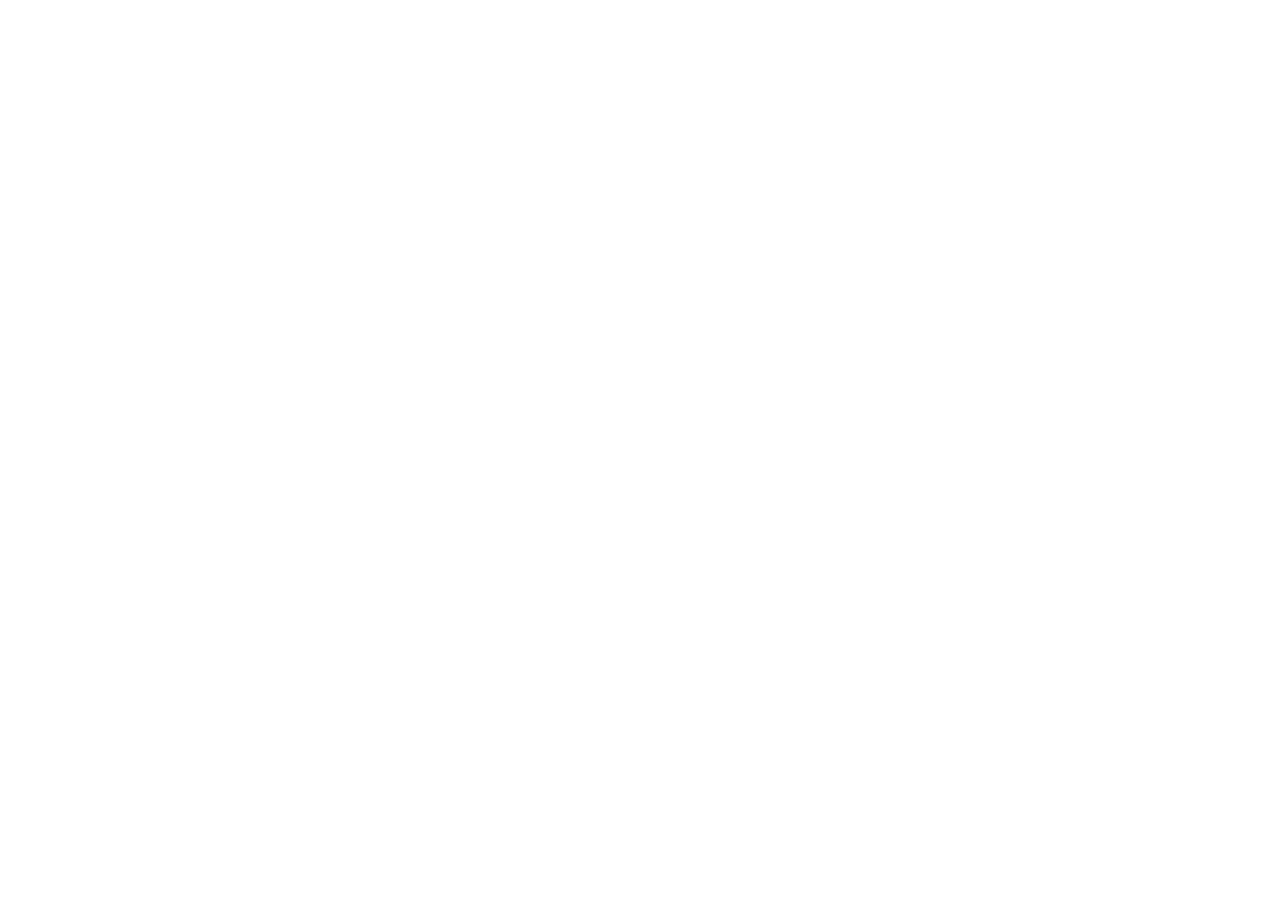
==== commit 28d7052a: "Clean slate — strip everything, blank index.html" ====
--- a/index.html
+++ b/index.html
@@ -1,169 +1,11 @@
-<!doctype html>
-<html lang="en">
-  <head>
-    <meta charset="UTF-8" />
-    <meta name="viewport" content="width=device-width, initial-scale=1.0" />
-    <title>NABe Ceramics — Kyoto-inspired modern ceramics</title>
-    <meta
-      name="description"
-      content="NABe Ceramics creates calm, tactile tableware inspired by Japanese minimalism and Bay Area warmth."
-    />
-    <link rel="preconnect" href="https://fonts.googleapis.com" />
-    <link rel="preconnect" href="https://fonts.gstatic.com" crossorigin />
-    <link
-      href="https://fonts.googleapis.com/css2?family=Inter:wght@300;400;500;600&family=Newsreader:opsz,wght@6..72,300;6..72,400;6..72,500&display=swap"
-      rel="stylesheet"
-    />
-    <link rel="stylesheet" href="./styles.css" />
-  </head>
-  <body>
-    <header class="site-header">
-      <div class="container nav-wrap">
-        <a href="./index.html" class="logo">NABe</a>
-        <nav>
-          <ul class="nav-links">
-            <li><a href="./index.html" aria-current="page">Home</a></li>
-            <li><a href="./products.html">Products</a></li>
-            <li><a href="./inspiration.html">Inspiration</a></li>
-            <li><a href="./experimental.html">Experimental</a></li>
-          </ul>
-        </nav>
-      </div>
-    </header>
-
-    <main>
-      <section class="motion-banner" aria-label="Studio updates">
-        <div class="banner-track" id="bannerTrack"></div>
-      </section>
-
-      <section class="hero">
-        <div class="container hero-grid">
-          <div>
-            <p class="eyebrow">Kyoto calm, Bay Area soul ✦</p>
-            <h1>Modern ceramics for everyday rituals.</h1>
-            <p class="lead">
-              NABe is Naomi’s ceramic practice focused on clean forms, soft textures, and quiet moments at home.
-            </p>
-            <div class="hero-cta">
-              <a class="btn" href="./products.html">Shop mock products</a>
-              <a class="link" href="#story">Read the story</a>
-            </div>
-          </div>
-          <div class="hero-vessel" aria-hidden="true">
-            <div class="vessel-shape" id="vesselShape"></div>
-            <div class="orbital-spark spark-1"></div>
-            <div class="orbital-spark spark-2"></div>
-            <div class="orbital-spark spark-3"></div>
-          </div>
-        </div>
-      </section>
-
-      <section class="section" id="story">
-        <div class="container split">
-          <div>
-            <h2>The meaning of NABe</h2>
-            <p>
-              <strong>NABe</strong> carries two meanings: <strong>NAB</strong> from Naomi Ashihara Barrall’s initials, and <em>nabe</em> (鍋), the Japanese word for claypot.
-              It reflects both personal authorship and the warmth of shared meals.
-            </p>
-            <p>
-              The brand language is intentionally minimal: rounded silhouettes, generous white space, and earthy tones that let the clay be the hero.
-            </p>
-          </div>
-          <aside class="card">
-            <h3>Brand principles</h3>
-            <ul>
-              <li>Functional beauty over decoration</li>
-              <li>Soft contrasts and natural textures</li>
-              <li>Objects designed for daily use</li>
-            </ul>
-          </aside>
-        </div>
-      </section>
-
-      <section class="section alt reveal">
-        <div class="container">
-          <div class="dynamic-head">
-            <h2>What’s next</h2>
-            <p class="live-note" id="liveNote"></p>
-          </div>
-          <div class="cards-grid">
-            <article class="card reveal">
-              <h3>Collections</h3>
-              <p>Future product pages can spotlight mug, bowl, and serving sets with process notes.</p>
-            </article>
-            <article class="card reveal">
-              <h3>Journal</h3>
-              <p>Share kiln tests, glaze studies, and studio updates to build audience connection.</p>
-            </article>
-            <article class="card reveal">
-              <h3>Stockists</h3>
-              <p>Add retail partners and market schedule as NABe expands across Bay Area pop-ups.</p>
-            </article>
-          </div>
-        </div>
-      </section>
-
-      <section class="section reveal">
-        <div class="container dynamic-grid">
-          <article class="card glaze-lab">
-            <h2>Glaze Lab</h2>
-            <p class="muted">Try different glaze moods on the hero vessel.</p>
-            <div class="swatches" id="swatches">
-              <button class="swatch active" data-glaze="earth" aria-label="Earth glaze"></button>
-              <button class="swatch" data-glaze="mist" aria-label="Mist glaze"></button>
-              <button class="swatch" data-glaze="forest" aria-label="Forest glaze"></button>
-              <button class="swatch" data-glaze="night" aria-label="Night glaze"></button>
-            </div>
-          </article>
-
-          <article class="card palette-builder">
-            <h2>Build Your Bowl Palette</h2>
-            <p class="muted">Pick a clay + glaze combo. We’ll suggest a vibe.</p>
-            <div class="palette-controls">
-              <label>
-                Clay tone
-                <select id="clayTone">
-                  <option value="warm">Warm terracotta</option>
-                  <option value="neutral">Neutral stone</option>
-                  <option value="dark">Dark iron</option>
-                </select>
-              </label>
-              <label>
-                Glaze finish
-                <select id="glazeFinish">
-                  <option value="matte">Matte</option>
-                  <option value="satin">Satin</option>
-                  <option value="gloss">Gloss</option>
-                </select>
-              </label>
-            </div>
-            <p class="palette-output" id="paletteOutput">Palette vibe: Warm + matte = cozy morning ritual.</p>
-          </article>
-        </div>
-      </section>
-
-      <section class="section order-status-section reveal" aria-live="polite">
-        <div class="container">
-          <article class="order-status-card">
-            <h2>Order Fulfillment Status</h2>
-            <div class="status-row">
-              <span class="status-dot" id="statusDot"></span>
-              <p class="status-text" id="statusText">Checking queue…</p>
-            </div>
-            <p class="muted" id="statusDetail"></p>
-          </article>
-        </div>
-      </section>
-    </main>
-
-    <footer class="site-footer">
-      <div class="container footer-wrap">
-        <p>© <span id="year"></span> NABe Ceramics</p>
-        <p class="muted" id="footerMood">Built with a mobile-first, extensible structure · Updated 2026</p>
-      </div>
-    </footer>
-
-    <script src="./app.js"></script>
-  </body>
-</html>
+<!DOCTYPE html>
+<html lang="en">
+<head>
+  <meta charset="UTF-8">
+  <meta name="viewport" content="width=device-width, initial-scale=1.0">
+  <title>NABe Studios</title>
+</head>
+<body>
+
+</body>
+</html>
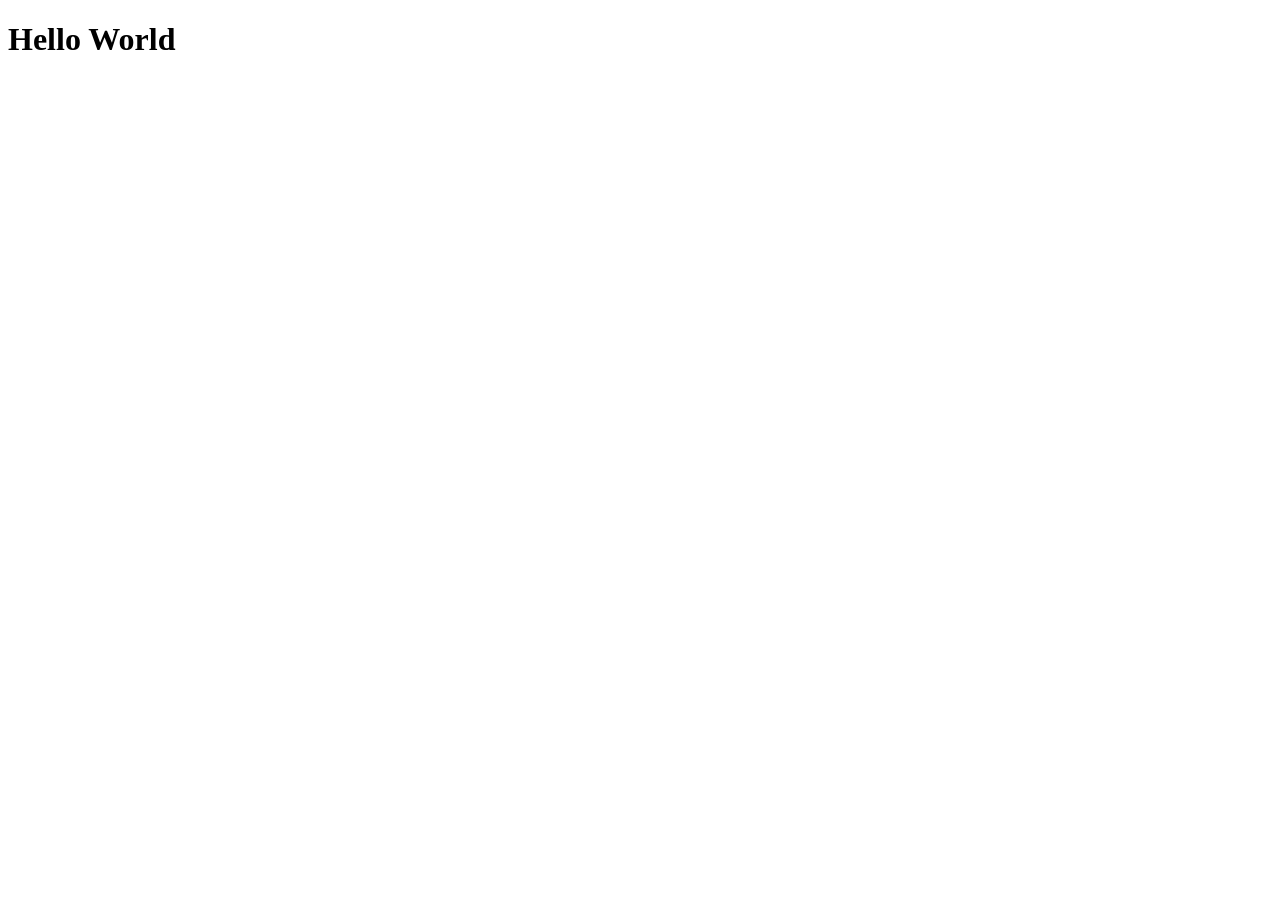
==== commit 1aa8e591: "Add hello world" ====
--- a/index.html
+++ b/index.html
@@ -6,6 +6,7 @@
   <title>NABe Studios</title>
 </head>
 <body>
+  <h1>Hello World</h1>
 
 </body>
 </html>
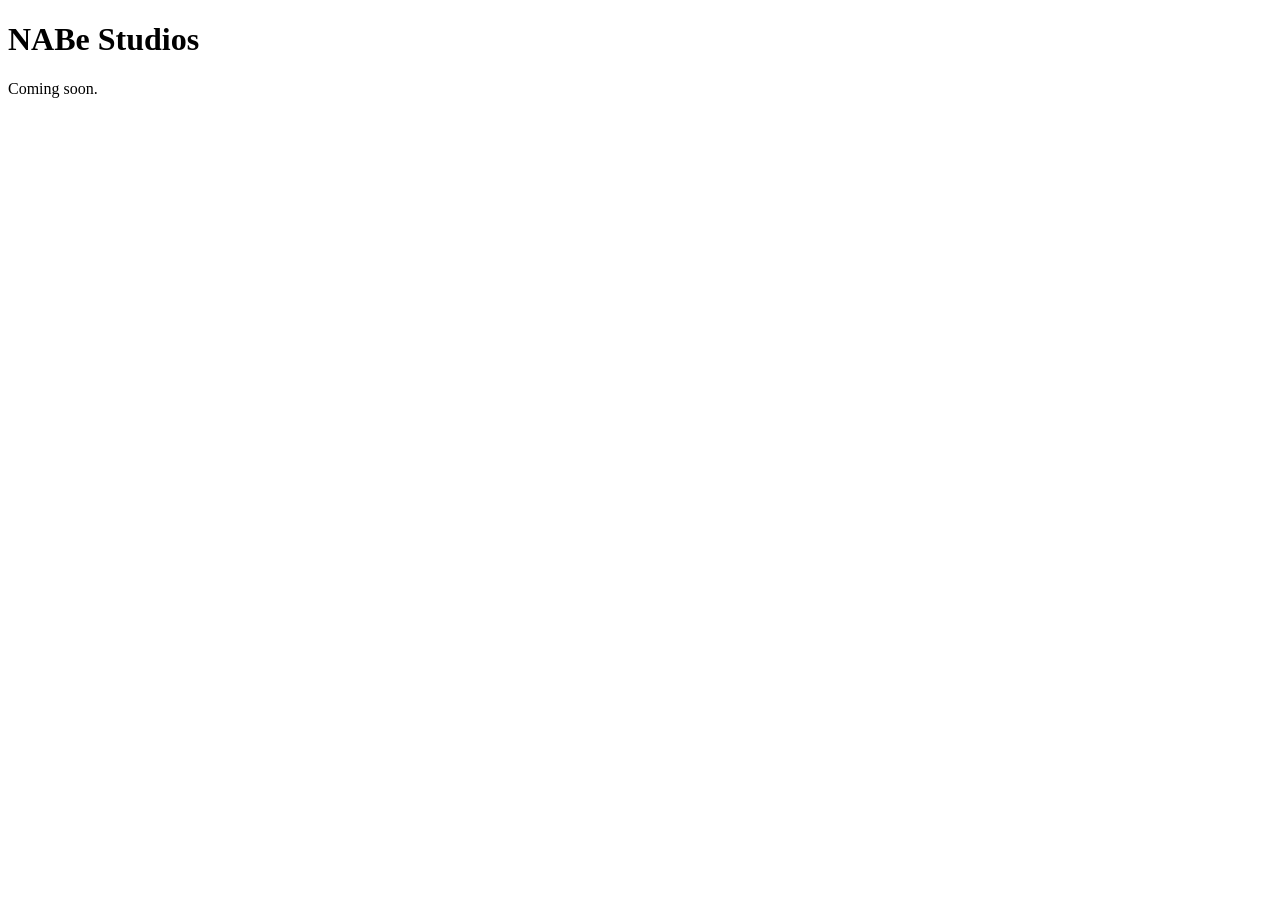
==== commit 5f7c1106: "Update homepage heading and add coming soon text" ====
--- a/index.html
+++ b/index.html
@@ -6,7 +6,8 @@
   <title>NABe Studios</title>
 </head>
 <body>
-  <h1>Hello World</h1>
+  <h1>NABe Studios</h1>
+  <p>Coming soon.</p>
 
 </body>
 </html>
